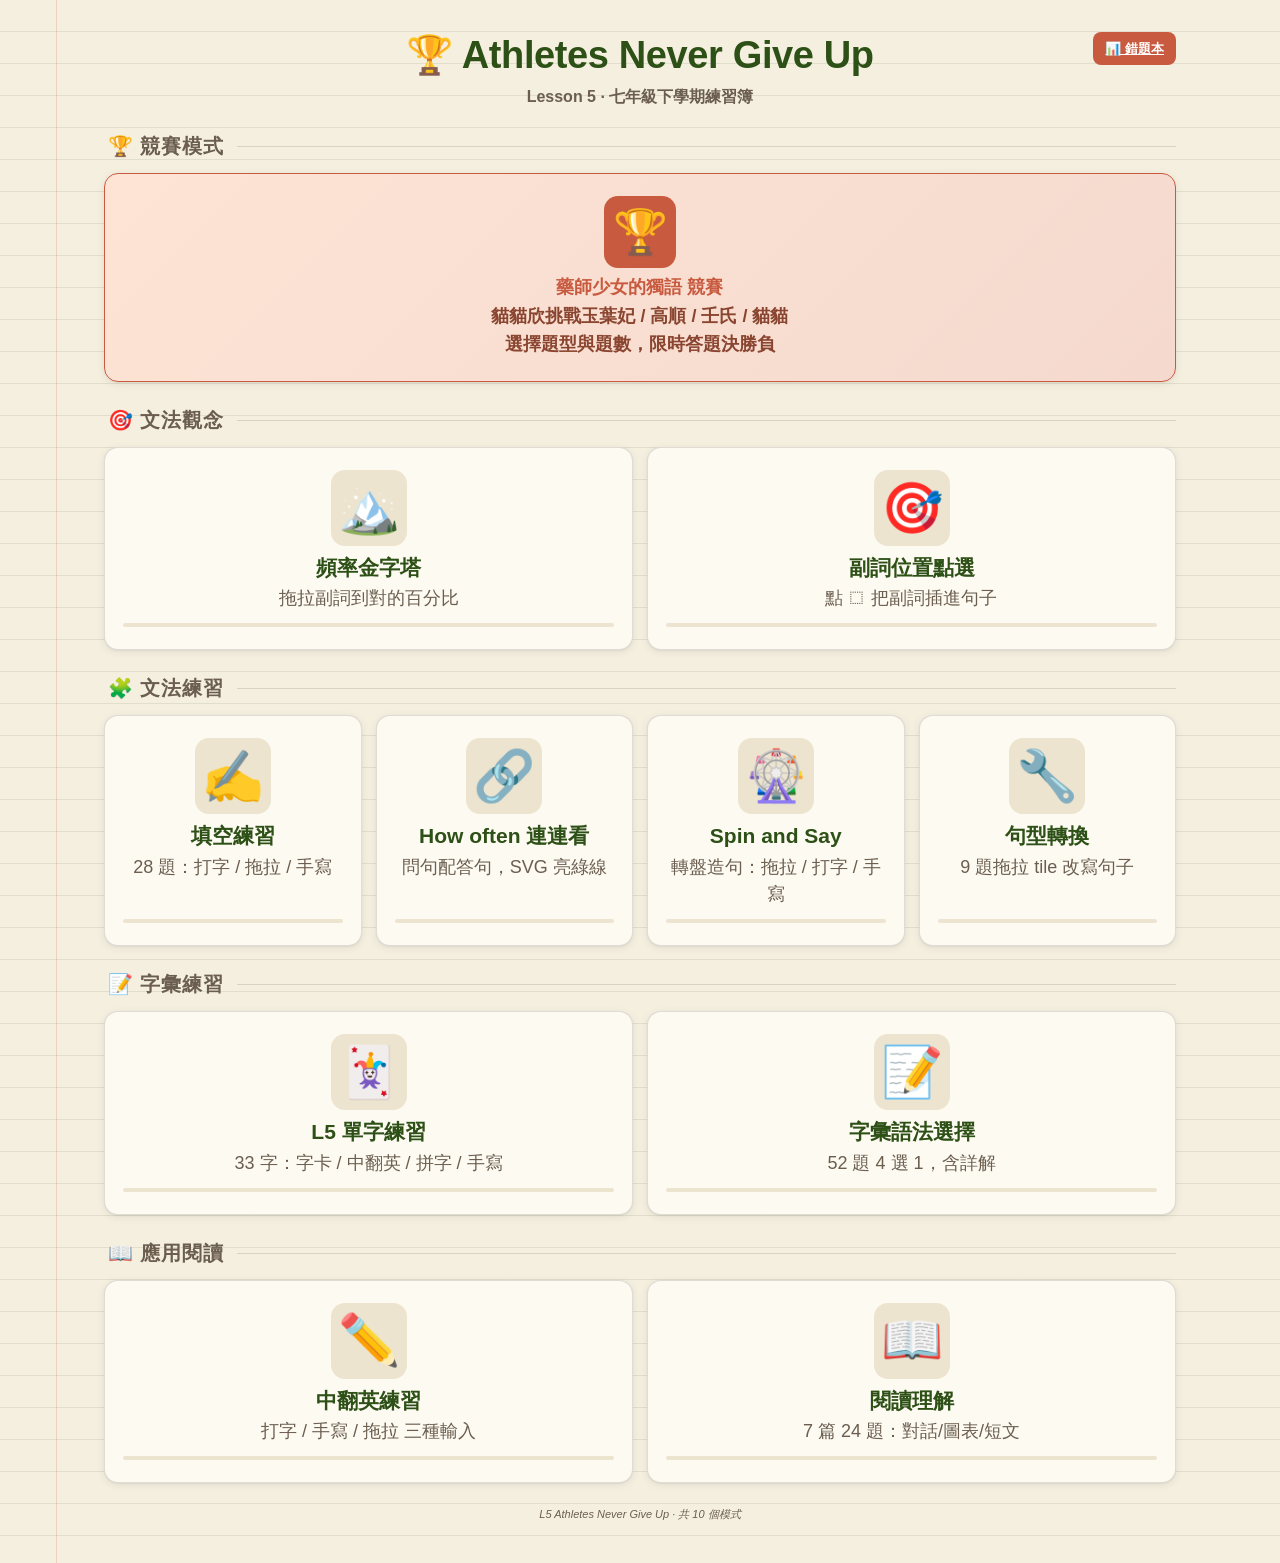
==== index.html @ a51e1d39 "Initial commit: L5 Athletes Never Give Up" ====
<!DOCTYPE html>
<html lang="zh-TW">
<head>
<meta charset="UTF-8">
<meta name="viewport" content="width=device-width, initial-scale=1.0">
<title>Athletes Never Give Up — L5 練習簿</title>
<link rel="stylesheet" href="css/style.css">
</head>
<body>
<div class="container">

  <header>
    <a class="wrongbook-btn" href="wrongbook.html">📊 錯題本</a>
    <h1>🏆 Athletes Never Give Up</h1>
    <p class="subtitle">Lesson 5 · 七年級下學期練習簿</p>
  </header>

  <!-- 區塊 0：競賽（特殊區塊） -->
  <section class="mode-section">
    <h2 class="section-title">🏆 競賽模式</h2>
    <nav class="mode-grid">
      <a class="mode-card-compact competition-card" href="competition.html" style="grid-column: 1 / -1;">
        <div class="emoji">🏆</div>
        <div class="name">藥師少女的獨語 競賽</div>
        <div class="desc">貓貓欣挑戰玉葉妃 / 高順 / 壬氏 / 貓貓<br>選擇題型與題數，限時答題決勝負</div>
      </a>
    </nav>
  </section>

  <!-- 區塊 1：文法觀念 -->
  <section class="mode-section">
    <h2 class="section-title">🎯 文法觀念</h2>
    <nav class="mode-grid">
      <a class="mode-card-compact" href="grammar.html?mode=pyramid">
        <div class="emoji">🏔️</div>
        <div class="name">頻率金字塔</div>
        <div class="desc">拖拉副詞到對的百分比</div>
        <div class="progress-bar"><div class="progress-fill" data-mode="pyramid"></div></div>
      </a>
      <a class="mode-card-compact" href="grammar.html?mode=position">
        <div class="emoji">🎯</div>
        <div class="name">副詞位置點選</div>
        <div class="desc">點 ⬚ 把副詞插進句子</div>
        <div class="progress-bar"><div class="progress-fill" data-mode="position"></div></div>
      </a>
    </nav>
  </section>

  <!-- 區塊 2：文法練習 -->
  <section class="mode-section">
    <h2 class="section-title">🧩 文法練習</h2>
    <nav class="mode-grid">
      <a class="mode-card-compact" href="grammar.html?mode=fillblank">
        <div class="emoji">✍️</div>
        <div class="name">填空練習</div>
        <div class="desc">28 題：打字 / 拖拉 / 手寫</div>
        <div class="progress-bar"><div class="progress-fill" data-mode="fillblank"></div></div>
      </a>
      <a class="mode-card-compact" href="grammar.html?mode=howoften">
        <div class="emoji">🔗</div>
        <div class="name">How often 連連看</div>
        <div class="desc">問句配答句，SVG 亮綠線</div>
        <div class="progress-bar"><div class="progress-fill" data-mode="howoften"></div></div>
      </a>
      <a class="mode-card-compact" href="grammar.html?mode=spin">
        <div class="emoji">🎡</div>
        <div class="name">Spin and Say</div>
        <div class="desc">轉盤造句：拖拉 / 打字 / 手寫</div>
        <div class="progress-bar"><div class="progress-fill" data-mode="spin"></div></div>
      </a>
      <a class="mode-card-compact" href="grammar.html?mode=transform">
        <div class="emoji">🔧</div>
        <div class="name">句型轉換</div>
        <div class="desc">9 題拖拉 tile 改寫句子</div>
        <div class="progress-bar"><div class="progress-fill" data-mode="transform"></div></div>
      </a>
    </nav>
  </section>

  <!-- 區塊 3：字彙練習 -->
  <section class="mode-section">
    <h2 class="section-title">📝 字彙練習</h2>
    <nav class="mode-grid">
      <a class="mode-card-compact" href="vocab-cards.html">
        <div class="emoji">🃏</div>
        <div class="name">L5 單字練習</div>
        <div class="desc">33 字：字卡 / 中翻英 / 拼字 / 手寫</div>
        <div class="progress-bar"><div class="progress-fill" data-mode="vocab-cards"></div></div>
      </a>
      <a class="mode-card-compact" href="grammar.html?mode=vocab">
        <div class="emoji">📝</div>
        <div class="name">字彙語法選擇</div>
        <div class="desc">52 題 4 選 1，含詳解</div>
        <div class="progress-bar"><div class="progress-fill" data-mode="vocab"></div></div>
      </a>
    </nav>
  </section>

  <!-- 區塊 4：應用閱讀 -->
  <section class="mode-section">
    <h2 class="section-title">📖 應用閱讀</h2>
    <nav class="mode-grid">
      <a class="mode-card-compact" href="grammar.html?mode=translate">
        <div class="emoji">✏️</div>
        <div class="name">中翻英練習</div>
        <div class="desc">打字 / 手寫 / 拖拉 三種輸入</div>
        <div class="progress-bar"><div class="progress-fill" data-mode="translate"></div></div>
      </a>
      <a class="mode-card-compact" href="grammar.html?mode=reading">
        <div class="emoji">📖</div>
        <div class="name">閱讀理解</div>
        <div class="desc">7 篇 24 題：對話/圖表/短文</div>
        <div class="progress-bar"><div class="progress-fill" data-mode="reading"></div></div>
      </a>
    </nav>
  </section>

  <p class="footer-note">L5 Athletes Never Give Up · 共 10 個模式</p>
</div>

<script src="js/shared.js"></script>
<script>
  document.querySelectorAll('.progress-fill').forEach(el => {
    const mode = el.dataset.mode;
    const prog = window.L5Shared.loadProgress(mode);
    if (prog && typeof prog.bestScore === 'number' && typeof prog.totalQuestions === 'number' && prog.totalQuestions > 0) {
      const pct = Math.round((prog.bestScore / prog.totalQuestions) * 100);
      el.style.width = Math.min(pct, 100) + '%';
    } else if (prog && prog.completed) {
      el.style.width = '100%';
    }
  });
</script>
</body>
</html>
---- css/style.css ----
/* ============================================================
   L5 文法練習簿 — 共用樣式
   沿用「七年級英文練習簿_原型」的紙質感色票
   ============================================================ */

* { box-sizing: border-box; margin: 0; padding: 0; -webkit-tap-highlight-color: transparent; }

:root {
  --paper: #f5efe0;
  --paper-2: #ede4cf;
  --paper-3: #fdfaf2;
  --ink: #2a2520;
  --ink-soft: #6b5e4f;
  --green: #2d5016;
  --green-soft: #4a7030;
  --green-pale: #d9e4cb;
  --orange: #c85a3f;
  --orange-pale: #f5d9cf;
  --red: #a82323;
  --gold: #d4a73a;
  --gold-pale: #f5e9be;
  --line: rgba(42, 37, 32, 0.14);
  --line-strong: rgba(42, 37, 32, 0.3);
  --shadow: 0 2px 8px rgba(42, 37, 32, 0.08), 0 1px 2px rgba(42, 37, 32, 0.06);
  --shadow-lg: 0 8px 24px rgba(42, 37, 32, 0.12), 0 2px 6px rgba(42, 37, 32, 0.06);
}

body {
  font-family: "Microsoft JhengHei", "微軟正黑體", "Microsoft YaHei", "微軟雅黑", "PingFang TC", "蘋方-繁", "Helvetica Neue", Arial, sans-serif;
  background: var(--paper);
  color: var(--ink);
  min-height: 100vh;
  background-image:
    linear-gradient(to right, transparent 0, transparent 56px, rgba(200, 90, 63, 0.2) 56px, rgba(200, 90, 63, 0.2) 57px, transparent 57px),
    repeating-linear-gradient(transparent, transparent 31px, rgba(45, 80, 22, 0.1) 31px, rgba(45, 80, 22, 0.1) 32px);
  padding: 16px 8px 32px;
  line-height: 1.65;
  font-size: 18px;
}
@media (min-width: 720px) { body { font-size: 19px; } }
@media (min-width: 1024px) { body { font-size: 20px; } }

.container {
  width: 100%;
  max-width: 560px;
  margin: 0 auto;
  padding: 0 4px;
}
/* RWD：平板 + 桌機放寬容器，讓 mode-grid 自動展更多欄 */
@media (min-width: 720px) {
  body { padding: 24px 16px 40px; }
  .container { max-width: 760px; }
}
@media (min-width: 1024px) {
  .container { max-width: 1080px; }
}
@media (min-width: 1440px) {
  .container { max-width: 1280px; }
}

/* ====== 標頭 ====== */
header {
  text-align: center;
  margin-bottom: 20px;
  padding-top: 8px;
  position: relative;
}
h1 {
  font-family: "Microsoft JhengHei", "微軟正黑體", "Microsoft YaHei", "微軟雅黑", "PingFang TC", "蘋方-繁", "Helvetica Neue", Arial, sans-serif;
  font-weight: 700;
  font-size: 26px;
  color: var(--green);
  letter-spacing: -0.01em;
  line-height: 1.25;
}
@media (min-width: 720px) { h1 { font-size: 32px; } }
@media (min-width: 1024px) { h1 { font-size: 38px; } }
h2 {
  font-weight: 700;
  font-size: 26px;
  color: var(--green);
  margin-bottom: 12px;
}
h3 {
  font-weight: 600;
  font-size: 22px;
  color: var(--ink);
  margin-bottom: 8px;
}
.subtitle {
  font-weight: 600;
  font-size: 15px;
  color: var(--ink-soft);
  margin-top: 4px;
}
@media (min-width: 720px) {
  h2 { font-size: 28px; }
  h3 { font-size: 24px; }
  .subtitle { font-size: 16px; }
}
.back-btn {
  position: absolute;
  left: 0;
  top: 8px;
  padding: 6px 12px;
  background: var(--paper-3);
  border: 1.5px solid var(--line);
  border-radius: 8px;
  color: var(--ink);
  text-decoration: none;
  font-size: 13px;
  font-weight: 600;
  cursor: pointer;
}
.back-btn:hover { border-color: var(--green); color: var(--green); }
.wrongbook-btn {
  position: absolute;
  right: 0;
  top: 8px;
  padding: 6px 12px;
  background: var(--orange);
  color: white;
  border: none;
  border-radius: 8px;
  font-size: 13px;
  font-weight: 600;
  cursor: pointer;
  font-family: inherit;
}

/* ====== 通用卡片 ====== */
.card {
  background: var(--paper-3);
  border: 1.5px solid var(--line);
  border-radius: 10px;
  padding: 16px;
  margin-bottom: 16px;
  box-shadow: var(--shadow);
}

/* ====== 錯題本（wrongbook.html）====== */
.wb-empty {
  text-align: center;
  padding: 60px 20px;
  color: var(--ink-soft);
  font-size: 14px;
  background: var(--paper-3);
  border: 1.5px dashed var(--line);
  border-radius: 12px;
  line-height: 1.8;
}
.wb-section {
  margin-bottom: 20px;
  background: var(--paper-3);
  border: 1.5px solid var(--line);
  border-radius: 12px;
  padding: 14px;
  box-shadow: var(--shadow);
}
.wb-section-head {
  display: flex;
  flex-wrap: wrap;
  align-items: center;
  justify-content: space-between;
  gap: 8px;
  margin-bottom: 10px;
  padding-bottom: 10px;
  border-bottom: 1px dashed var(--line);
}
.wb-section-head h3 {
  font-size: 15px;
  font-weight: 700;
  color: var(--green);
}
.wb-section-btns {
  display: flex;
  gap: 6px;
  align-items: center;
  flex-wrap: wrap;
}
.wb-section-btns .btn {
  padding: 6px 12px;
  font-size: 12px;
}
.wb-note {
  font-size: 11px;
  color: var(--ink-soft);
  font-style: italic;
}
.wb-list {
  display: flex;
  flex-direction: column;
  gap: 8px;
}
.wb-item {
  background: var(--paper);
  border: 1px solid var(--line);
  border-radius: 8px;
  padding: 10px 12px;
  font-size: 13px;
}
.wb-item-head {
  display: flex;
  justify-content: space-between;
  margin-bottom: 4px;
}
.wb-item-id {
  font-family: Consolas, "Courier New", monospace;
  font-size: 11px;
  font-weight: 700;
  color: var(--orange);
  background: var(--orange-pale);
  padding: 2px 6px;
  border-radius: 8px;
}
.wb-item-ts {
  font-size: 11px;
  color: var(--ink-soft);
}
.wb-item-prompt {
  font-weight: 600;
  margin-bottom: 6px;
  line-height: 1.4;
}
.wb-item-row {
  font-size: 12.5px;
  line-height: 1.5;
  padding: 2px 0;
}
.wb-item-row.wrong { color: var(--red); }
.wb-item-row.correct { color: var(--green); }
.wb-item-row strong {
  font-family: "Microsoft JhengHei", "微軟正黑體", "Segoe UI", Arial, sans-serif;
  font-weight: 700;
}

/* ====== 模式選單（index.html）====== */
.mode-section {
  margin-bottom: 22px;
}
.section-title {
  font-size: 18px;
  font-weight: 700;
  letter-spacing: 0.04em;
  color: var(--ink-soft);
  margin-bottom: 10px;
  padding-left: 4px;
  display: flex;
  align-items: center;
  gap: 6px;
}
@media (min-width: 720px) {
  .section-title { font-size: 20px; }
}
.section-title::after {
  content: '';
  flex: 1;
  height: 1px;
  background: var(--line);
  margin-left: 8px;
}
.mode-grid {
  display: grid;
  /* 自適應：每欄至少 160px，自動依容器寬度排幾欄 */
  grid-template-columns: repeat(auto-fit, minmax(160px, 1fr));
  gap: 12px;
}
@media (min-width: 720px) {
  .mode-grid { gap: 14px; }
}
.mode-card-compact {
  background: var(--paper-3);
  border: 1.5px solid var(--line);
  border-radius: 14px;
  padding: 16px 12px;
  box-shadow: var(--shadow);
  cursor: pointer;
  transition: all 0.18s;
  text-decoration: none;
  color: var(--ink);
  display: flex;
  flex-direction: column;
  align-items: center;
  text-align: center;
  gap: 4px;
  min-height: 152px;
}
.mode-card-compact:hover {
  border-color: var(--green);
  transform: translateY(-2px);
  box-shadow: var(--shadow-lg);
}
.mode-card-compact .emoji {
  font-size: 44px;
  width: 64px;
  height: 64px;
  display: flex;
  align-items: center;
  justify-content: center;
  background: var(--paper-2);
  border-radius: 14px;
  margin-bottom: 2px;
}
.mode-card-compact .name {
  font-weight: 700;
  font-size: 18px;
  color: var(--green);
  line-height: 1.3;
  margin-top: 2px;
}
.mode-card-compact .desc {
  font-size: 16px;
  color: var(--ink-soft);
  line-height: 1.55;
  flex: 1;
  font-weight: 500;
}
.mode-card-compact .progress-bar {
  height: 4px;
  background: var(--paper-2);
  border-radius: 2px;
  overflow: hidden;
  width: 100%;
  margin-top: 6px;
}
.mode-card-compact .progress-fill {
  height: 100%;
  background: var(--green-soft);
  width: 0%;
  transition: width 0.4s ease;
}
@media (min-width: 720px) {
  .mode-card-compact { min-height: 200px; padding: 22px 18px; }
  .mode-card-compact .emoji { font-size: 50px; width: 76px; height: 76px; }
  .mode-card-compact .name { font-size: 20px; }
  .mode-card-compact .desc { font-size: 17px; }
}
@media (min-width: 1024px) {
  .mode-card-compact .name { font-size: 21px; }
  .mode-card-compact .desc { font-size: 18px; }
}

/* 舊版 .mode-card（保留以兼容；新版用 .mode-card-compact）*/
.mode-card {
  display: flex; align-items: center; gap: 14px;
  background: var(--paper-3); border: 1.5px solid var(--line);
  border-radius: 12px; padding: 14px 16px;
  box-shadow: var(--shadow); cursor: pointer;
  transition: all 0.15s; text-decoration: none; color: var(--ink);
}

/* 競賽卡片強調樣式 */
.competition-card {
  background: linear-gradient(135deg, #fde4d4 0%, #f5d9cf 100%);
  border-color: var(--orange);
  min-height: 140px;
}
.competition-card .emoji {
  background: var(--orange);
  color: white;
  font-size: 44px;
  width: 72px;
  height: 72px;
}
.competition-card .name {
  color: var(--orange);
  font-size: 18px;
}
.competition-card .desc {
  color: #8a4530;
  font-weight: 600;
}

/* ====== 練習區 ====== */
.practice {
  background: var(--paper-3);
  border: 1.5px solid var(--line);
  border-radius: 12px;
  padding: 20px;
  min-height: 420px;
  box-shadow: var(--shadow-lg);
  margin-bottom: 16px;
  position: relative;
}

/* ====== 通用按鈕 ====== */
.btn {
  display: inline-block;
  padding: 12px 20px;
  border: 1.5px solid var(--line);
  background: var(--paper);
  border-radius: 8px;
  font-weight: 500;
  font-size: 15px;
  color: var(--ink);
  cursor: pointer;
  transition: all 0.15s;
  font-family: inherit;
  text-decoration: none;
}
.btn:hover:not(:disabled) { border-color: var(--green); }
.btn-primary { background: var(--green); color: white; border-color: var(--green); }
.btn-primary:hover:not(:disabled) { background: var(--green-soft); }
.btn-orange { background: var(--orange); color: white; border-color: var(--orange); }
.btn:disabled { opacity: 0.5; cursor: not-allowed; }
.actions {
  display: flex;
  gap: 10px;
  justify-content: center;
  margin-top: 16px;
}

/* ====== 統計列 ====== */
.stats {
  display: grid;
  grid-template-columns: repeat(3, 1fr);
  gap: 8px;
  background: var(--paper-3);
  border: 1.5px solid var(--line);
  border-radius: 10px;
  padding: 12px;
  font-size: 12px;
  text-align: center;
}
.stat-item { display: flex; flex-direction: column; gap: 2px; }
.stat-label { color: var(--ink-soft); }
.stat-value {
  font-family: Consolas, "Courier New", monospace;
  font-weight: 700;
  font-size: 18px;
  color: var(--ink);
}
.stat-value.green { color: var(--green); }
.stat-value.red { color: var(--red); }

/* ====== 回饋訊息 ====== */
.feedback {
  margin-top: 12px;
  padding: 12px;
  border-radius: 8px;
  text-align: center;
  font-size: 14px;
  font-weight: 600;
  opacity: 0;
  transform: translateY(-4px);
  transition: opacity 0.2s, transform 0.2s;
}
.feedback.show { opacity: 1; transform: translateY(0); }
.feedback.correct { background: var(--green-pale); color: var(--green); }
.feedback.wrong { background: var(--orange-pale); color: var(--red); }
.feedback.info { background: var(--paper-2); color: var(--ink-soft); }

/* ====== 模式 1：頻率金字塔 ====== */
.pyramid-stage {
  display: flex;
  gap: 20px;
  align-items: stretch;
  flex-wrap: wrap;
}
.pyramid-zone {
  flex: 1.4;
  min-width: 260px;
  display: flex;
  flex-direction: column;
  align-items: center;
  gap: 6px;
  padding: 8px 0;
}
.pyramid-level {
  display: flex;
  align-items: center;
  justify-content: center;
  gap: 10px;
  border: 2px dashed var(--line-strong);
  border-radius: 8px;
  background: var(--paper);
  color: var(--ink-soft);
  font-weight: 600;
  font-size: 14px;
  height: 50px;
  transition: all 0.2s;
  position: relative;
}
.pyramid-level .pct {
  font-family: Consolas, "Courier New", monospace;
  font-size: 13px;
  font-weight: 700;
  color: var(--orange);
  background: var(--orange-pale);
  padding: 2px 8px;
  border-radius: 12px;
  position: absolute;
  left: 8px;
}
.pyramid-level.drag-over {
  border-color: var(--green);
  background: var(--green-pale);
}
.pyramid-level.locked {
  background: var(--green-pale);
  border-style: solid;
  border-color: var(--green-soft);
}
.pyramid-level.locked .pct {
  background: var(--green);
  color: white;
}
.pyramid-level .filled-word {
  font-family: "Microsoft JhengHei", "微軟正黑體", "Segoe UI", Arial, sans-serif;
  font-weight: 700;
  font-size: 20px;
  color: var(--green);
}
.pyramid-level .filled-zh {
  font-size: 13px;
  color: var(--green-soft);
  margin-left: 6px;
}

.adverb-tray {
  flex: 1;
  min-width: 180px;
  display: flex;
  flex-direction: column;
  gap: 10px;
  padding: 12px;
  background: var(--paper-2);
  border: 1.5px solid var(--line);
  border-radius: 10px;
}
.adverb-tray-title {
  font-size: 12px;
  font-weight: 700;
  letter-spacing: 0.08em;
  text-transform: uppercase;
  color: var(--ink-soft);
  text-align: center;
  margin-bottom: 4px;
}
.adverb-card {
  background: var(--paper-3);
  border: 1.5px solid var(--line);
  border-radius: 8px;
  padding: 10px 12px;
  text-align: center;
  cursor: grab;
  user-select: none;
  box-shadow: var(--shadow);
  transition: transform 0.12s, box-shadow 0.12s;
  touch-action: none;
}
.adverb-card:hover { transform: translateY(-2px); box-shadow: var(--shadow-lg); }
.adverb-card:active { cursor: grabbing; }
.adverb-card.dragging {
  opacity: 0.5;
  transform: scale(0.95);
}
.adverb-card.placed {
  visibility: hidden;
}
.adverb-card .word {
  font-family: "Microsoft JhengHei", "微軟正黑體", "Segoe UI", Arial, sans-serif;
  font-weight: 700;
  font-size: 18px;
  color: var(--green);
}
.adverb-card .zh {
  font-size: 12px;
  color: var(--ink-soft);
  margin-top: 2px;
}

/* ====== 模式 2：副詞位置點選 ====== */
.position-stage {
  display: flex;
  flex-direction: column;
  gap: 16px;
  padding: 8px 4px;
}
.adverb-banner {
  display: flex;
  flex-direction: column;
  align-items: center;
  gap: 4px;
  background: var(--paper-2);
  border: 1.5px solid var(--line);
  border-radius: 12px;
  padding: 14px 12px;
  position: relative;
}
.adverb-banner .banner-label {
  font-size: 13px;
  color: var(--ink-soft);
  font-weight: 600;
}
.adverb-banner .big-adverb {
  font-family: "Microsoft JhengHei", "微軟正黑體", "Segoe UI", Arial, sans-serif;
  font-size: 36px;
  font-weight: 700;
  color: var(--orange);
  letter-spacing: 0.02em;
}
.speaker-mini {
  position: absolute;
  right: 12px;
  top: 12px;
  width: 36px;
  height: 36px;
  border-radius: 50%;
  background: var(--orange);
  color: white;
  border: none;
  font-size: 14px;
  cursor: pointer;
  box-shadow: var(--shadow);
}
.speaker-mini:active { transform: scale(0.92); }

.sentence-row {
  display: flex;
  flex-wrap: wrap;
  align-items: center;
  justify-content: center;
  gap: 6px 4px;
  padding: 20px 12px;
  background: var(--paper);
  border: 1.5px solid var(--line);
  border-radius: 12px;
  min-height: 80px;
}
.sentence-row .word {
  font-family: "Microsoft JhengHei", "微軟正黑體", "Segoe UI", Arial, sans-serif;
  font-weight: 600;
  font-size: 22px;
  color: var(--ink);
  padding: 4px 2px;
}
.sentence-row .word.period {
  color: var(--ink-soft);
  margin-left: -2px;
}
.sentence-row .slot {
  width: 36px;
  height: 36px;
  border: 2px dashed var(--line-strong);
  background: var(--paper-3);
  color: var(--ink-soft);
  border-radius: 8px;
  font-size: 18px;
  cursor: pointer;
  font-family: inherit;
  transition: all 0.15s;
  display: inline-flex;
  align-items: center;
  justify-content: center;
}
.sentence-row .slot:hover:not(:disabled) {
  border-color: var(--green);
  background: var(--green-pale);
  color: var(--green);
  transform: scale(1.08);
}
.sentence-row .slot.correct {
  background: var(--green-pale);
  border-color: var(--green);
  border-style: solid;
  width: auto;
  padding: 4px 10px;
}
.sentence-row .slot.wrong {
  background: var(--orange-pale);
  border-color: var(--red);
  border-style: solid;
  color: var(--red);
}
.sentence-row .slot .adverb-inline {
  font-family: "Microsoft JhengHei", "微軟正黑體", "Segoe UI", Arial, sans-serif;
  font-weight: 700;
  font-size: 18px;
  color: var(--green);
}

.zh-hint {
  text-align: center;
  font-size: 14px;
  color: var(--ink-soft);
  font-style: italic;
}

.explanation-box {
  background: var(--orange-pale);
  border: 1.5px solid var(--orange);
  border-radius: 10px;
  padding: 12px 14px;
}
.explanation-box .explain-title {
  font-weight: 700;
  color: var(--red);
  margin-bottom: 6px;
  font-size: 14px;
}
.explanation-box .explain-text {
  font-size: 14px;
  color: var(--ink);
  line-height: 1.5;
  margin-bottom: 6px;
}
.explanation-box .explain-correct {
  font-size: 14px;
  color: var(--green);
  border-top: 1px dashed var(--line);
  padding-top: 6px;
}
.explanation-box .explain-correct strong {
  font-family: "Microsoft JhengHei", "微軟正黑體", "Segoe UI", Arial, sans-serif;
  font-weight: 700;
  color: var(--green);
}

/* ====== 模式 3：Look and Write 填空 ====== */
.fillblank-stage {
  display: flex;
  flex-direction: column;
  gap: 16px;
  padding: 8px 4px;
}
.fillblank-hint-box {
  display: flex;
  align-items: center;
  gap: 10px;
  background: var(--paper-2);
  border: 1.5px solid var(--line);
  border-radius: 10px;
  padding: 10px 14px;
}
.fillblank-hint-box .hint-label {
  font-size: 11px;
  font-weight: 700;
  letter-spacing: 0.08em;
  color: var(--ink-soft);
  background: var(--paper-3);
  padding: 3px 8px;
  border-radius: 10px;
  flex-shrink: 0;
}
.fillblank-hint-box .hint-text {
  font-family: "Microsoft JhengHei", "微軟正黑體", "Segoe UI", Arial, sans-serif;
  font-weight: 600;
  font-size: 16px;
  color: var(--orange);
  letter-spacing: 0.02em;
}

.fillblank-sentence {
  background: var(--paper);
  border: 1.5px solid var(--line);
  border-radius: 12px;
  padding: 22px 16px;
  font-family: "Microsoft JhengHei", "微軟正黑體", "Segoe UI", Arial, sans-serif;
  font-weight: 600;
  font-size: 22px;
  color: var(--ink);
  line-height: 1.9;
  text-align: center;
  word-spacing: 2px;
}
.blank-input {
  display: inline-block;
  width: 110px;
  border: none;
  border-bottom: 2px solid var(--ink-soft);
  background: transparent;
  font-family: inherit;
  font-weight: 700;
  font-size: 22px;
  color: var(--green);
  text-align: center;
  padding: 2px 4px;
  margin: 0 4px;
  letter-spacing: 0.02em;
  transition: all 0.15s;
}
.blank-input:focus {
  outline: none;
  border-bottom-color: var(--green);
  background: rgba(45, 80, 22, 0.05);
}
.blank-input.correct {
  border-bottom-color: var(--green);
  color: var(--green);
  background: var(--green-pale);
  border-radius: 4px;
}
.blank-input.wrong {
  border-bottom-color: var(--red);
  color: var(--red);
  background: var(--orange-pale);
  border-radius: 4px;
}
.correct-tip {
  display: inline-block;
  font-size: 13px;
  font-weight: 600;
  color: var(--green);
  margin-left: 4px;
  white-space: nowrap;
}

/* 拖拉填空模式：句子內的空格槽 */
.blank-slot {
  display: inline-flex;
  align-items: center;
  justify-content: center;
  min-width: 80px;
  height: 36px;
  margin: 0 4px;
  padding: 0 6px;
  border: 2px dashed var(--line-strong);
  border-radius: 8px;
  background: var(--paper-3);
  vertical-align: middle;
  transition: all 0.15s;
}
.blank-slot .slot-placeholder {
  font-family: Consolas, "Courier New", monospace;
  color: var(--ink-soft);
  font-size: 14px;
}
.blank-slot.drag-over {
  border-color: var(--green);
  background: var(--green-pale);
  transform: scale(1.04);
}
.blank-slot.filled {
  border-style: solid;
  border-color: var(--line);
  background: var(--paper-3);
}
.blank-slot.correct {
  border-color: var(--green);
  background: var(--green-pale);
}
.blank-slot.wrong {
  border-color: var(--red);
  background: var(--orange-pale);
}
.blank-slot .drag-tile {
  margin: 0;
  padding: 4px 10px;
  font-size: 14px;
  box-shadow: none;
  border-width: 1px;
}
.blank-display {
  display: inline-block;
  min-width: 60px;
  margin: 0 4px;
  border-bottom: 2px solid var(--ink-soft);
  font-family: Consolas, "Courier New", monospace;
  color: var(--ink-soft);
  text-align: center;
}

/* ====== 模式 4：How often 連連看 ====== */
.match-stage {
  padding: 4px 0;
}
.match-grid {
  position: relative;
  display: grid;
  grid-template-columns: 1fr 1fr;
  gap: 14px;
}
.match-svg {
  position: absolute;
  top: 0; left: 0;
  width: 100%;
  height: 100%;
  pointer-events: none;
  overflow: visible;
  z-index: 5;
}
.match-column {
  display: flex;
  flex-direction: column;
  gap: 10px;
  position: relative;
  z-index: 2;
}
.match-card {
  padding: 10px 12px;
  background: var(--paper-3);
  border: 1.5px solid var(--line);
  border-radius: 10px;
  cursor: pointer;
  transition: all 0.15s;
  text-align: left;
  font-family: inherit;
  box-shadow: var(--shadow);
  min-height: 76px;
  display: flex;
  flex-direction: column;
  justify-content: center;
  gap: 4px;
}
.match-card .match-en {
  font-family: "Microsoft JhengHei", "微軟正黑體", "Segoe UI", Arial, sans-serif;
  font-weight: 600;
  font-size: 13.5px;
  color: var(--ink);
  line-height: 1.35;
}
.match-card .match-zh {
  font-size: 11.5px;
  color: var(--ink-soft);
  line-height: 1.3;
}
/* 預設隱藏中文，stage 上掛 .hide-zh 就藏；按鈕切換 */
.match-stage.hide-zh .match-card .match-zh {
  display: none;
}
.match-card:hover:not(.matched) {
  border-color: var(--green-soft);
  transform: translateY(-1px);
}
.match-card.selected {
  border-color: var(--orange);
  background: var(--orange-pale);
  transform: scale(1.02);
  z-index: 3;
}
.match-card.matched {
  background: var(--green-pale);
  border-color: var(--green);
  cursor: default;
}
.match-card.matched .match-en {
  color: var(--green);
  font-weight: 700;
}
.match-card.matched .match-zh {
  color: var(--green-soft);
}
.match-card.wrong {
  background: var(--orange-pale);
  border-color: var(--red);
}
.match-card.wrong .match-en {
  color: var(--red);
}
.match-card.celebrate {
  border-color: var(--gold);
  background: var(--gold-pale);
  animation: goldGlow 1.2s ease-out;
}

/* ====== 模式 5：Spin and Say 轉盤（拖拉版）====== */
.spin-stage {
  display: flex;
  flex-direction: column;
  align-items: center;
  gap: 10px;
  padding: 4px;
}
.spin-wheel {
  width: 240px;
  height: 240px;
  border-radius: 50%;
  position: relative;
  display: flex;
  align-items: center;
  justify-content: center;
  margin-top: 18px;
}
.wheel-decoration {
  position: absolute;
  inset: 0;
  border-radius: 50%;
  background:
    conic-gradient(from 0deg,
      var(--orange-pale) 0deg 30deg,
      var(--paper-3) 30deg 60deg,
      var(--green-pale) 60deg 90deg,
      var(--paper-3) 90deg 120deg,
      var(--orange-pale) 120deg 150deg,
      var(--paper-3) 150deg 180deg,
      var(--green-pale) 180deg 210deg,
      var(--paper-3) 210deg 240deg,
      var(--orange-pale) 240deg 270deg,
      var(--paper-3) 270deg 300deg,
      var(--green-pale) 300deg 330deg,
      var(--paper-3) 330deg 360deg);
  border: 4px solid var(--orange);
  transition: transform 2.3s cubic-bezier(0.18, 0.85, 0.25, 1);
  box-shadow: var(--shadow-lg);
}
.wheel-pointer {
  position: absolute;
  top: -22px;
  left: 50%;
  transform: translateX(-50%);
  color: var(--orange);
  font-size: 32px;
  filter: drop-shadow(0 2px 2px rgba(42, 37, 32, 0.2));
  z-index: 2;
}
.wheel-inner {
  position: relative;
  z-index: 1;
  width: 78%;
  height: 78%;
  border-radius: 50%;
  background: rgba(253, 250, 242, 0.96);
  box-shadow: 0 0 0 4px var(--paper-3);
  display: flex;
  flex-direction: column;
  align-items: center;
  justify-content: space-around;
  padding: 16px 12px;
}
.verb-display {
  font-family: "Microsoft JhengHei", "微軟正黑體", "Segoe UI", Arial, sans-serif;
  font-weight: 700;
  font-size: 15px;
  text-align: center;
  color: var(--green);
  line-height: 1.3;
  flex: 1;
  display: flex;
  align-items: center;
  justify-content: center;
  padding: 0 4px;
}
.verb-display.settle {
  animation: pop 0.5s ease-out;
}
.wheel-spin-btn {
  width: 64px;
  height: 64px;
  border-radius: 50%;
  background: var(--orange);
  color: white;
  border: 3px solid var(--paper-3);
  font-size: 24px;
  font-weight: 700;
  cursor: pointer;
  box-shadow: var(--shadow-lg);
  display: flex;
  align-items: center;
  justify-content: center;
  font-family: inherit;
  transition: transform 0.12s;
  flex-shrink: 0;
}
.wheel-spin-btn:hover:not(:disabled) { transform: scale(1.08); }
.wheel-spin-btn:active:not(:disabled) { transform: scale(0.94); }
.wheel-spin-btn:disabled { opacity: 0.55; cursor: not-allowed; }

/* ====== 組裝區 ====== */
.assembly-area {
  width: 100%;
  margin-top: 22px;
  background: var(--paper-2);
  border: 1.5px solid var(--line);
  border-radius: 12px;
  padding: 14px;
}
.assembly-area .prompt-hint {
  text-align: center;
  font-size: 13px;
  color: var(--ink-soft);
  margin-bottom: 12px;
  line-height: 1.5;
}
.assembly-area .prompt-hint strong { color: var(--orange); }

.sentence-slots {
  display: flex;
  flex-wrap: wrap;
  justify-content: center;
  align-items: center;
  gap: 8px;
  padding: 14px 8px;
  background: var(--paper);
  border: 1.5px dashed var(--line-strong);
  border-radius: 10px;
  margin-bottom: 14px;
  min-height: 78px;
}
.sentence-slot {
  min-width: 80px;
  min-height: 50px;
  padding: 8px 10px;
  border: 2px dashed var(--line-strong);
  background: var(--paper-3);
  border-radius: 8px;
  display: inline-flex;
  align-items: center;
  justify-content: center;
  transition: all 0.18s;
  position: relative;
}
.sentence-slot .slot-label {
  font-size: 11px;
  color: var(--ink-soft);
  font-weight: 700;
  letter-spacing: 0.06em;
}
.sentence-slot.drag-over {
  border-color: var(--green);
  background: var(--green-pale);
  transform: scale(1.04);
}
.sentence-slot.filled {
  border-style: solid;
  border-color: var(--line);
  background: var(--paper-3);
}
.sentence-slot.correct {
  border-color: var(--green);
  background: var(--green-pale);
}
.sentence-slot.wrong {
  border-color: var(--red);
  background: var(--orange-pale);
}
.sentence-period {
  font-weight: 700;
  font-size: 22px;
  color: var(--ink-soft);
  margin-left: -4px;
}

.tile-tray {
  display: flex;
  flex-wrap: wrap;
  justify-content: center;
  gap: 8px;
  padding: 10px 6px;
  min-height: 60px;
}
.word-tile {
  display: inline-block;
  padding: 10px 14px;
  border-radius: 10px;
  font-family: "Microsoft JhengHei", "微軟正黑體", "Segoe UI", Arial, sans-serif;
  font-weight: 700;
  font-size: 15px;
  border: 1.5px solid;
  cursor: grab;
  box-shadow: var(--shadow);
  transition: transform 0.12s, box-shadow 0.12s;
  user-select: none;
  touch-action: none;
}
.word-tile:hover:not(.dragging) { transform: translateY(-2px); box-shadow: var(--shadow-lg); }
.word-tile:active { cursor: grabbing; }
.word-tile.dragging { opacity: 0.45; transform: scale(0.96); }
.word-tile.subject  { background: #e7eef3; border-color: #b6c8d2; color: #2a4d61; }
.word-tile.adverb   { background: var(--orange-pale); border-color: var(--orange); color: var(--orange); }
.word-tile.verb     { background: var(--green-pale); border-color: var(--green-soft); color: var(--green); }

/* ====== 模式 6：字彙語法選擇（4 選 1）====== */
.vocab-stage {
  display: flex;
  flex-direction: column;
  gap: 14px;
  padding: 4px 0;
}
.vocab-source {
  font-size: 12px;
  color: var(--ink-soft);
  background: var(--paper-2);
  padding: 4px 10px;
  border-radius: 12px;
  align-self: flex-start;
  font-weight: 600;
}
.vocab-prompt {
  font-family: "Microsoft JhengHei", "微軟正黑體", "Segoe UI", Arial, sans-serif;
  font-weight: 600;
  font-size: 19px;
  color: var(--ink);
  line-height: 1.6;
  padding: 14px 16px;
  background: var(--paper);
  border: 1.5px solid var(--line);
  border-radius: 10px;
}
.vocab-choices {
  display: grid;
  gap: 10px;
}
.vocab-choice {
  display: flex;
  align-items: center;
  gap: 12px;
  padding: 12px 14px;
  background: var(--paper-3);
  border: 1.5px solid var(--line);
  border-radius: 10px;
  cursor: pointer;
  transition: all 0.15s;
  text-align: left;
  font-family: inherit;
}
.vocab-choice:hover:not(:disabled) {
  border-color: var(--green);
  transform: translateX(2px);
}
.vocab-choice.correct {
  background: var(--green-pale);
  border-color: var(--green);
}
.vocab-choice.correct .text { color: var(--green); font-weight: 700; }
.vocab-choice.wrong {
  background: var(--orange-pale);
  border-color: var(--red);
}
.vocab-choice.wrong .text { color: var(--red); }
.vocab-choice .letter {
  width: 26px;
  height: 26px;
  border-radius: 50%;
  background: var(--paper-2);
  color: var(--ink-soft);
  display: inline-flex;
  align-items: center;
  justify-content: center;
  font-family: Consolas, "Courier New", monospace;
  font-size: 13px;
  font-weight: 700;
  flex-shrink: 0;
}
.vocab-choice.correct .letter { background: var(--green); color: white; }
.vocab-choice.wrong .letter { background: var(--red); color: white; }
.vocab-choice .text {
  font-family: "Microsoft JhengHei", "微軟正黑體", "Segoe UI", Arial, sans-serif;
  font-weight: 600;
  font-size: 17px;
  line-height: 1.45;
  color: var(--ink);
}
.explanation-box.mild {
  background: var(--paper-2);
  border-color: var(--line);
}
.explanation-box.mild .explain-title {
  color: var(--green);
}

/* ====== 競賽模式 competition.html ====== */
.opp-grid {
  display: grid;
  grid-template-columns: repeat(auto-fit, minmax(140px, 1fr));
  gap: 10px;
}
.opp-card {
  display: flex;
  flex-direction: column;
  align-items: center;
  gap: 6px;
  padding: 12px 8px 14px;
  background: var(--paper);
  border: 2px solid var(--line);
  border-radius: 14px;
  cursor: pointer;
  transition: all 0.18s;
  font-family: inherit;
  position: relative;
}
.opp-card:hover { border-color: var(--green-soft); transform: translateY(-2px); }
.opp-card.selected {
  border-color: var(--orange);
  background: var(--orange-pale);
  transform: scale(1.02);
  box-shadow: var(--shadow-lg);
}
.opp-avatar {
  width: 72px;
  height: 72px;
  border-radius: 50%;
  background: var(--paper-3);
  border: 2px solid var(--line);
  overflow: hidden;
  display: flex;
  align-items: center;
  justify-content: center;
}
.opp-avatar img { width: 100%; height: 100%; object-fit: cover; }
.opp-emoji, .race-emoji { font-size: 38px; }
.opp-name { font-weight: 700; font-size: 16px; color: var(--ink); }
.opp-level {
  font-size: 12px;
  font-weight: 700;
  letter-spacing: 0.04em;
  color: var(--orange);
  background: var(--orange-pale);
  padding: 2px 8px;
  border-radius: 10px;
}
.opp-card.selected .opp-level {
  background: var(--orange);
  color: white;
}

.type-grid {
  display: grid;
  grid-template-columns: 1fr 1fr;
  gap: 10px;
}
.type-card {
  display: flex;
  flex-direction: column;
  gap: 4px;
  padding: 12px;
  background: var(--paper);
  border: 2px solid var(--line);
  border-radius: 12px;
  cursor: pointer;
  text-align: left;
  font-family: inherit;
  transition: all 0.15s;
}
.type-card:hover { border-color: var(--green-soft); }
.type-card.selected {
  border-color: var(--green);
  background: var(--green-pale);
}
.type-label { font-weight: 700; font-size: 15px; color: var(--green); }
.type-desc { font-size: 12px; color: var(--ink-soft); line-height: 1.4; }
.type-count { font-size: 11px; color: var(--orange); font-weight: 700; margin-top: 2px; }

.count-grid {
  display: grid;
  grid-template-columns: repeat(4, 1fr);
  gap: 8px;
}
.count-btn {
  padding: 12px;
  background: var(--paper);
  border: 2px solid var(--line);
  border-radius: 10px;
  font-family: Consolas, "Courier New", monospace;
  font-weight: 700;
  font-size: 18px;
  color: var(--ink);
  cursor: pointer;
  transition: all 0.15s;
}
.count-btn:hover { border-color: var(--green-soft); }
.count-btn.selected {
  background: var(--green);
  color: white;
  border-color: var(--green);
}

/* 競賽中 */
.race-board {
  background: var(--paper-3);
  border: 1.5px solid var(--line);
  border-radius: 12px;
  padding: 12px;
  margin-bottom: 14px;
  box-shadow: var(--shadow);
}
.race-row {
  display: flex;
  align-items: center;
  gap: 10px;
  margin: 6px 0;
}
.race-avatar {
  width: 48px;
  height: 48px;
  border-radius: 50%;
  background: var(--paper);
  border: 2px solid var(--line);
  overflow: hidden;
  display: flex;
  align-items: center;
  justify-content: center;
  flex-shrink: 0;
}
.race-avatar img { width: 100%; height: 100%; object-fit: cover; }
.race-info { flex: 1; }
.race-name { font-weight: 700; font-size: 14px; color: var(--ink); margin-bottom: 4px; }
.race-row .progress-bar {
  height: 12px;
  background: var(--paper-2);
  border-radius: 6px;
  overflow: hidden;
  border: 1px solid var(--line);
}
.race-row .progress-fill {
  height: 100%;
  transition: width 0.4s cubic-bezier(0.34, 1.32, 0.64, 1);
}
.opp-fill { background: linear-gradient(90deg, var(--orange), #e07a5f); }
.me-fill  { background: linear-gradient(90deg, var(--green-soft), var(--green)); }
.race-score {
  font-family: Consolas, "Courier New", monospace;
  font-weight: 700;
  font-size: 13px;
  color: var(--ink-soft);
  margin-top: 4px;
  text-align: right;
}

.race-question {
  background: var(--paper-3);
  border: 1.5px solid var(--line);
  border-radius: 12px;
  padding: 16px;
  box-shadow: var(--shadow-lg);
}
.race-qnum {
  font-size: 12px;
  color: var(--ink-soft);
  font-weight: 700;
  margin-bottom: 8px;
}
.race-status {
  display: flex;
  align-items: center;
  gap: 12px;
  margin-top: 14px;
  padding-top: 12px;
  border-top: 1px dashed var(--line);
}
.race-timer {
  flex: 1;
  display: flex;
  align-items: center;
  gap: 8px;
}
.timer-icon { font-size: 18px; }
.timer-bar {
  flex: 1;
  height: 8px;
  background: var(--paper-2);
  border-radius: 4px;
  overflow: hidden;
}
.timer-fill {
  height: 100%;
  background: var(--green);
  width: 100%;
  transition: width 0.1s linear;
}
.timer-text {
  font-family: Consolas, "Courier New", monospace;
  font-weight: 700;
  font-size: 13px;
  color: var(--green);
  min-width: 32px;
  text-align: right;
}
.opp-status {
  font-size: 12px;
  color: var(--ink-soft);
  font-style: italic;
}
.opp-status.opp-correct { color: var(--green); font-weight: 700; font-style: normal; }
.opp-status.opp-wrong   { color: var(--red);   font-weight: 700; font-style: normal; }
.race-feedback {
  margin-top: 10px;
  text-align: center;
  font-weight: 700;
}

/* 結算 */
.result-card {
  background: var(--paper-3);
  border: 3px solid var(--green);
  border-radius: 16px;
  padding: 24px 18px;
  box-shadow: var(--shadow-lg);
}
.result-stats {
  display: flex;
  flex-direction: column;
  gap: 10px;
  background: var(--paper);
  border-radius: 10px;
  padding: 14px;
  border: 1px dashed var(--line);
}
.result-row {
  display: flex;
  align-items: center;
  justify-content: space-between;
}
.result-side {
  display: flex;
  align-items: center;
  gap: 8px;
  font-weight: 600;
}
.result-emoji { font-size: 24px; }
.result-num {
  font-family: Consolas, "Courier New", monospace;
  font-weight: 700;
  font-size: 22px;
}
.result-num.green { color: var(--green); }
.result-num.orange { color: var(--orange); }

/* ====== 模式 9：句型轉換（拖拉版）====== */
.transform-stage {
  display: flex;
  flex-direction: column;
  gap: 12px;
  padding: 4px 0;
}
.transform-original {
  background: var(--paper);
  border: 1.5px solid var(--line);
  border-radius: 10px;
  padding: 14px 16px;
}
.transform-original .label {
  font-size: 11px;
  font-weight: 700;
  letter-spacing: 0.08em;
  color: var(--ink-soft);
  display: block;
  margin-bottom: 6px;
}
.transform-original .text {
  font-family: "Microsoft JhengHei", "微軟正黑體", "Segoe UI", Arial, sans-serif;
  font-weight: 600;
  font-size: 16px;
  color: var(--ink);
  line-height: 1.6;
}
.transform-original .emphasis {
  text-decoration: underline;
  text-decoration-color: var(--orange);
  text-decoration-thickness: 2px;
  color: var(--orange);
  font-weight: 700;
}

/* ====== 模式 8：閱讀理解 ====== */
.reading-stage {
  display: flex;
  flex-direction: column;
  gap: 14px;
  padding: 4px 0;
}
.reading-source {
  font-size: 12px;
  color: var(--ink-soft);
  background: var(--paper-2);
  padding: 4px 10px;
  border-radius: 12px;
  align-self: flex-start;
  font-weight: 600;
}
.reading-passage {
  background: var(--paper);
  border: 1.5px solid var(--line);
  border-radius: 10px;
  padding: 10px 14px;
}
.reading-passage summary {
  font-weight: 700;
  font-size: 14px;
  color: var(--green);
  cursor: pointer;
  list-style: none;
  padding: 4px 0;
}
.reading-passage summary::-webkit-details-marker { display: none; }
.reading-passage summary::before { content: '▼ '; font-size: 11px; }
.reading-passage:not([open]) summary::before { content: '▶ '; }
.reading-passage-body {
  margin-top: 10px;
  padding-top: 10px;
  border-top: 1px dashed var(--line);
}
.reading-line {
  font-family: "Microsoft JhengHei", "微軟正黑體", "Segoe UI", Arial, sans-serif;
  font-weight: 500;
  font-size: 16px;
  color: var(--ink);
  line-height: 1.75;
  margin-bottom: 6px;
}
.reading-vocab {
  margin-top: 10px;
  padding: 8px 12px;
  background: var(--orange-pale);
  border-radius: 8px;
  font-size: 12.5px;
  color: var(--orange);
  font-weight: 600;
}
.cloze-blank {
  display: inline-block;
  min-width: 28px;
  height: 22px;
  margin: 0 2px;
  background: var(--orange);
  color: white;
  border-radius: 10px;
  font-family: Consolas, "Courier New", monospace;
  font-size: 12px;
  font-weight: 700;
  text-align: center;
  line-height: 22px;
  vertical-align: middle;
}
.reading-chart, .reading-table {
  width: 100%;
  border-collapse: collapse;
  font-size: 13px;
  margin-top: 6px;
  table-layout: fixed; /* 強制等寬欄位，避免內容長度造成欄位錯位 */
}
.reading-chart th, .reading-chart td {
  border: 1px solid var(--line);
  padding: 6px 4px;
  text-align: center;
  word-break: break-word;
  overflow-wrap: break-word;
  font-size: 12px;
  line-height: 1.3;
}
/* 第一欄（標籤）窄一點，剩下 7 欄平均分配 */
.reading-chart thead th:first-child,
.reading-chart tbody td.row-label {
  width: 56px;
}
.reading-chart thead th {
  background: var(--paper-2);
  font-weight: 700;
  color: var(--ink-soft);
}
.reading-chart .row-label {
  background: var(--paper-3);
  font-weight: 600;
  text-align: left;
  color: var(--ink);
}
.reading-chart .row-cell {
  font-weight: 700;
  color: var(--green);
}
.reading-table th, .reading-table td {
  border: 1px solid var(--line);
  padding: 6px 10px;
  text-align: left;
  font-size: 13.5px;
}
.reading-table th {
  background: var(--paper-2);
  width: 40%;
  font-weight: 700;
  color: var(--ink-soft);
}

.reading-question {
  background: var(--paper-3);
  border: 1.5px solid var(--line);
  border-radius: 10px;
  padding: 14px;
}
.reading-prompt {
  font-family: "Microsoft JhengHei", "微軟正黑體", "Segoe UI", Arial, sans-serif;
  font-weight: 700;
  font-size: 18px;
  color: var(--ink);
  margin-bottom: 12px;
  line-height: 1.55;
}

/* ====== 模式 7：輸入方式切換 + 手寫 + 拖拉 ====== */
.input-method-switch {
  display: grid;
  grid-template-columns: repeat(3, 1fr);
  gap: 4px;
  background: var(--paper-2);
  border: 1.5px solid var(--line);
  border-radius: 10px;
  padding: 4px;
}
.input-method-switch button {
  padding: 8px 4px;
  background: transparent;
  border: none;
  border-radius: 7px;
  font-family: inherit;
  font-size: 13px;
  font-weight: 600;
  color: var(--ink-soft);
  cursor: pointer;
  transition: all 0.15s;
}
.input-method-switch button.active {
  background: var(--paper-3);
  color: var(--green);
  font-weight: 700;
  box-shadow: var(--shadow);
}

/* 手寫畫板 */
#handwriting-canvas {
  width: 100%;
  height: 180px;
  background: var(--paper);
  border: 2px solid var(--line);
  border-radius: 10px;
  cursor: crosshair;
  touch-action: none;
  display: block;
}
.canvas-toolbar {
  display: flex;
  gap: 8px;
  margin-top: 10px;
}
.canvas-toolbar .btn { flex: 1; }
.handwriting-note {
  font-size: 11px;
  color: var(--ink-soft);
  margin-top: 8px;
  text-align: center;
  font-style: italic;
}
.reveal-answer {
  margin-top: 12px;
  padding: 14px;
  background: var(--green-pale);
  border-radius: 10px;
  text-align: center;
  font-family: "Microsoft JhengHei", "微軟正黑體", "Segoe UI", Arial, sans-serif;
  font-size: 18px;
  color: var(--green);
  font-weight: 700;
  letter-spacing: 0.04em;
  line-height: 1.5;
}

/* 拖拉組句 */
.drag-sentence {
  min-height: 70px;
  padding: 14px 12px;
  background: var(--paper);
  border: 1.5px dashed var(--line-strong);
  border-radius: 10px;
  display: flex;
  flex-wrap: wrap;
  gap: 6px;
  align-items: center;
  align-content: flex-start;
  margin-bottom: 12px;
  transition: all 0.15s;
}
.drag-sentence.drag-over {
  border-color: var(--green);
  background: var(--green-pale);
}
.drag-sentence-hint {
  font-size: 12px;
  color: var(--ink-soft);
  font-weight: 600;
  margin: auto;
  letter-spacing: 0.05em;
}
.drag-tray {
  min-height: 60px;
  padding: 10px 8px;
  background: var(--paper-2);
  border: 1.5px solid var(--line);
  border-radius: 10px;
  display: flex;
  flex-wrap: wrap;
  gap: 6px;
  margin-bottom: 12px;
  transition: all 0.15s;
}
.drag-tray.drag-over {
  border-color: var(--orange);
  background: var(--orange-pale);
}
.drag-tile {
  padding: 8px 12px;
  background: var(--paper-3);
  border: 1.5px solid var(--line);
  border-radius: 8px;
  font-family: "Microsoft JhengHei", "微軟正黑體", "Segoe UI", Arial, sans-serif;
  font-weight: 600;
  font-size: 15px;
  color: var(--ink);
  cursor: grab;
  user-select: none;
  touch-action: none;
  box-shadow: var(--shadow);
  transition: transform 0.12s, box-shadow 0.12s;
}
.drag-tile:hover:not(.dragging) { transform: translateY(-2px); box-shadow: var(--shadow-lg); }
.drag-tile:active { cursor: grabbing; }
.drag-tile.dragging { opacity: 0.5; transform: scale(0.95); }
.drag-tile.punct {
  padding: 8px 8px;
  background: var(--paper-2);
  font-size: 14px;
  min-width: 24px;
  text-align: center;
}
.drag-tile.correct {
  background: var(--green-pale);
  border-color: var(--green);
  color: var(--green);
}
.drag-tile.wrong {
  background: var(--orange-pale);
  border-color: var(--red);
  color: var(--red);
}

/* ====== 模式 7：中翻英練習 ====== */
.translate-stage {
  display: flex;
  flex-direction: column;
  gap: 14px;
  padding: 4px 0;
}
.translate-source {
  font-size: 12px;
  color: var(--ink-soft);
  background: var(--paper-2);
  padding: 4px 10px;
  border-radius: 12px;
  align-self: flex-start;
  font-weight: 600;
}
.translate-zh {
  background: var(--paper);
  border: 1.5px solid var(--line);
  border-radius: 10px;
  padding: 14px 16px;
}
.translate-zh .zh-label {
  font-size: 11px;
  font-weight: 700;
  letter-spacing: 0.08em;
  color: var(--ink-soft);
  margin-bottom: 6px;
  display: block;
}
.translate-zh .zh-text {
  font-family: "Microsoft JhengHei", "微軟正黑體", "Microsoft YaHei", "微軟雅黑", "PingFang TC", "蘋方-繁", "Helvetica Neue", Arial, sans-serif;
  font-weight: 600;
  font-size: 20px;
  color: var(--ink);
  line-height: 1.6;
}
.translate-hint {
  background: var(--orange-pale);
  border: 1.5px solid var(--orange);
  border-radius: 8px;
  padding: 8px 12px;
  font-size: 13px;
  color: var(--orange);
  font-weight: 600;
  font-family: "Microsoft JhengHei", "微軟正黑體", "Segoe UI", Arial, sans-serif;
}
.translate-input {
  width: 100%;
  padding: 14px;
  border: 2px solid var(--line);
  border-radius: 10px;
  font-family: "Microsoft JhengHei", "微軟正黑體", "Segoe UI", Arial, sans-serif;
  font-weight: 500;
  font-size: 18px;
  background: var(--paper-3);
  color: var(--ink);
  resize: vertical;
  min-height: 64px;
  letter-spacing: 0.02em;
  line-height: 1.5;
}
.translate-input:focus {
  outline: none;
  border-color: var(--green);
}
.translate-input.correct {
  border-color: var(--green);
  background: var(--green-pale);
  color: var(--green);
}
.translate-input.wrong {
  border-color: var(--red);
  background: var(--orange-pale);
  color: var(--red);
}

/* ====== 完成動畫（金色光暈）====== */
@keyframes goldGlow {
  0% { box-shadow: 0 0 0 0 var(--gold-pale); }
  50% { box-shadow: 0 0 0 12px rgba(212, 167, 58, 0.18); }
  100% { box-shadow: 0 0 0 0 var(--gold-pale); }
}
.pyramid-level.celebrate {
  animation: goldGlow 1.4s ease-out;
  border-color: var(--gold);
  background: var(--gold-pale);
}
.pyramid-level.celebrate .filled-word {
  color: #8a6912;
}

@keyframes pop {
  0% { transform: scale(1); }
  50% { transform: scale(1.06); }
  100% { transform: scale(1); }
}
.pop { animation: pop 0.3s ease-out; }

@keyframes shake {
  0%, 100% { transform: translateX(0); }
  25% { transform: translateX(-6px); }
  75% { transform: translateX(6px); }
}
.shake { animation: shake 0.3s ease-in-out; }

/* ====== 滑動載入 ====== */
@keyframes slideIn {
  from { opacity: 0; transform: translateX(20px); }
  to { opacity: 1; transform: translateX(0); }
}
.practice > * { animation: slideIn 0.3s ease-out; }

/* ====== 頁尾 ====== */
.footer-note {
  text-align: center;
  font-size: 11px;
  color: var(--ink-soft);
  margin-top: 20px;
  font-style: italic;
}
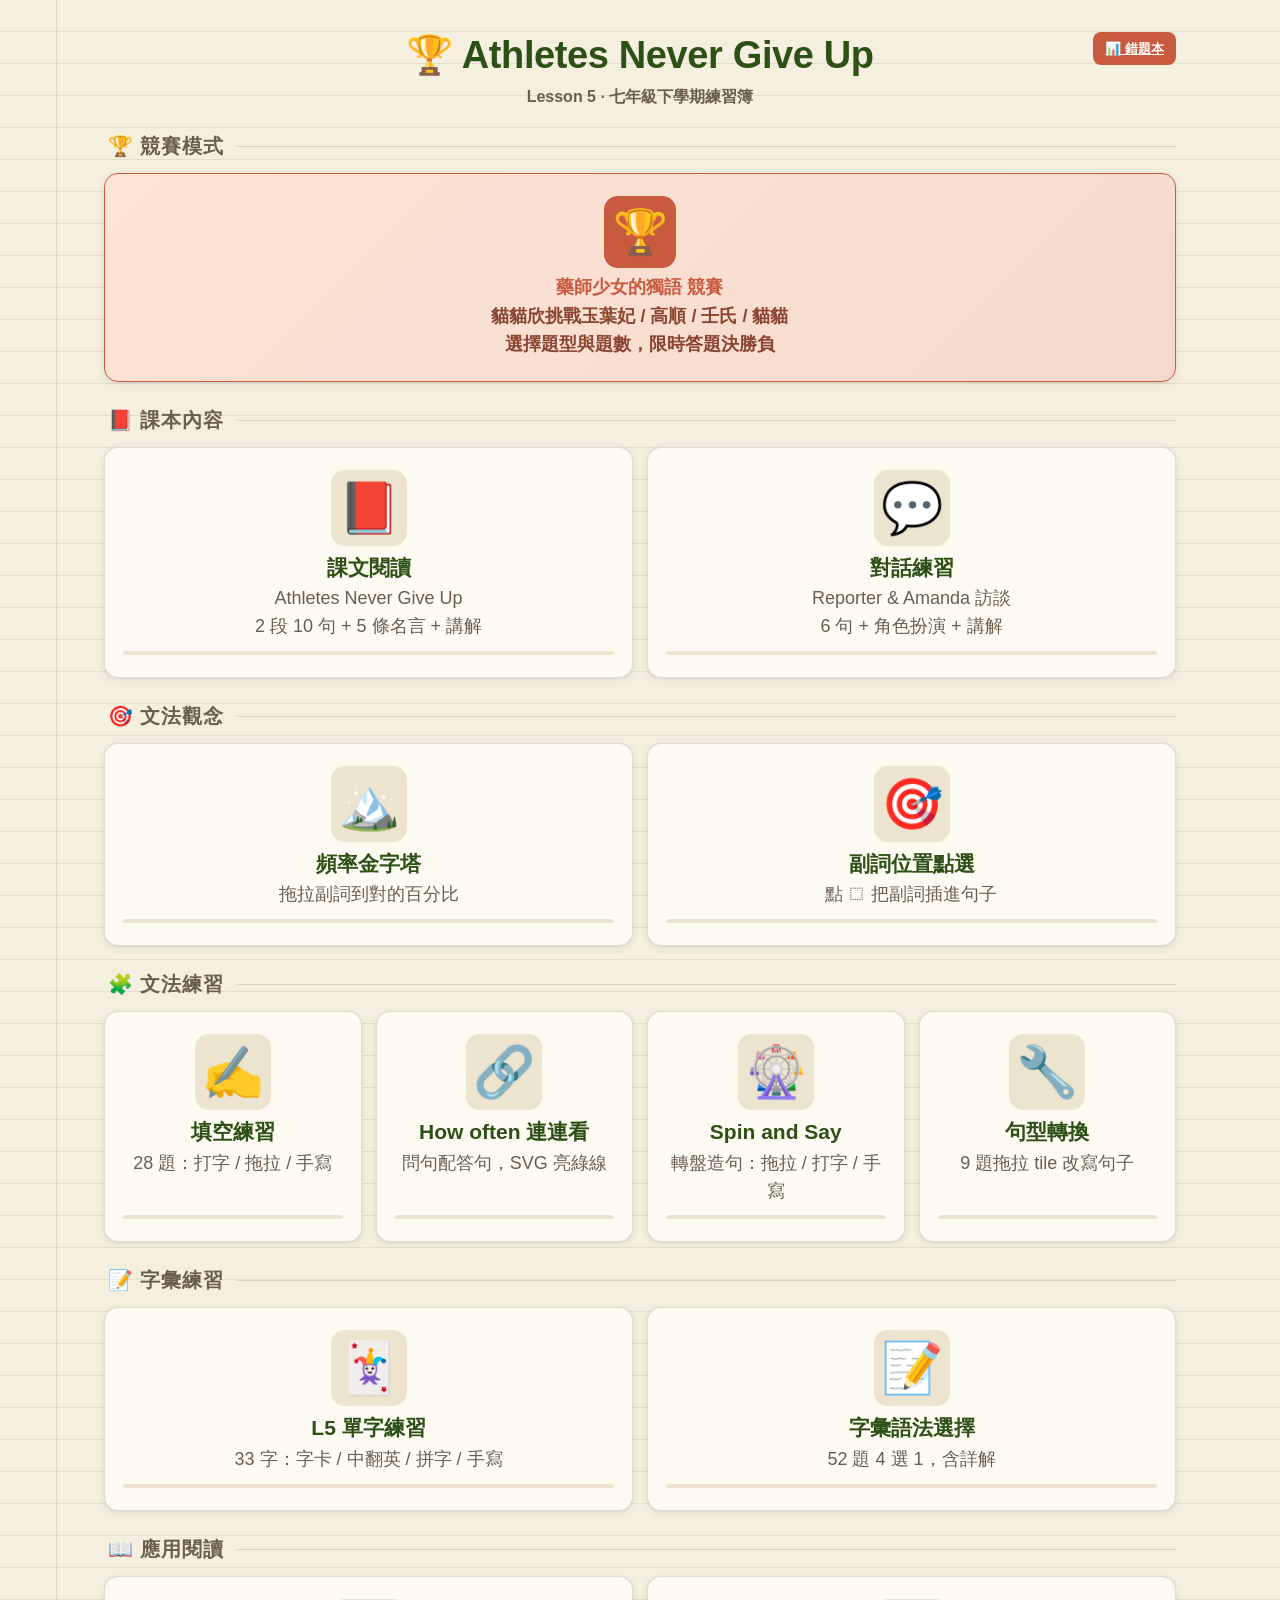
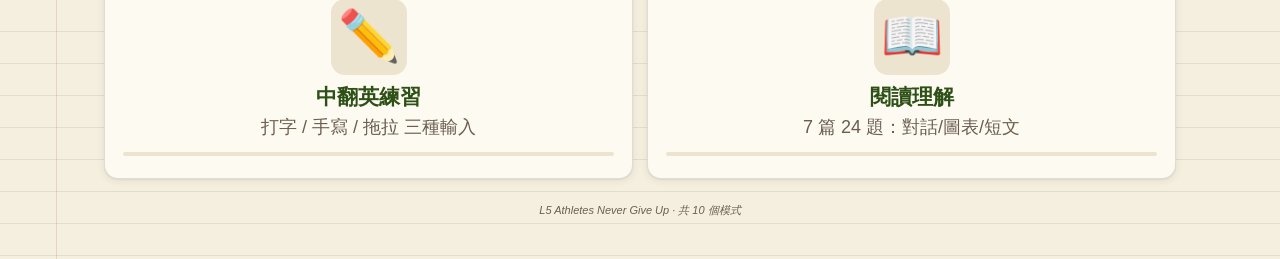
==== commit 8837f6d9: "Add passage & dialogue modes with annotations + vocab cards in order" ====
--- a/index.html
+++ b/index.html
@@ -23,6 +23,25 @@
         <div class="emoji">🏆</div>
         <div class="name">藥師少女的獨語 競賽</div>
         <div class="desc">貓貓欣挑戰玉葉妃 / 高順 / 壬氏 / 貓貓<br>選擇題型與題數，限時答題決勝負</div>
+      </a>
+    </nav>
+  </section>
+
+  <!-- 區塊：課本內容（課文 + 對話） -->
+  <section class="mode-section">
+    <h2 class="section-title">📕 課本內容</h2>
+    <nav class="mode-grid">
+      <a class="mode-card-compact" href="grammar.html?mode=passage">
+        <div class="emoji">📕</div>
+        <div class="name">課文閱讀</div>
+        <div class="desc">Athletes Never Give Up<br>2 段 10 句 + 5 條名言 + 講解</div>
+        <div class="progress-bar"><div class="progress-fill" data-mode="passage"></div></div>
+      </a>
+      <a class="mode-card-compact" href="grammar.html?mode=dialogue">
+        <div class="emoji">💬</div>
+        <div class="name">對話練習</div>
+        <div class="desc">Reporter & Amanda 訪談<br>6 句 + 角色扮演 + 講解</div>
+        <div class="progress-bar"><div class="progress-fill" data-mode="dialogue"></div></div>
       </a>
     </nav>
   </section>
--- a/css/style.css
+++ b/css/style.css
@@ -1249,6 +1249,383 @@
   color: var(--green);
 }
 
+/* ====== 課文閱讀 / 對話練習 共用樣式 ====== */
+.passage-toolbar {
+  display: flex;
+  flex-wrap: wrap;
+  gap: 8px;
+  justify-content: center;
+  margin-bottom: 18px;
+  padding: 10px;
+  background: var(--paper-2);
+  border: 1.5px solid var(--line);
+  border-radius: 10px;
+}
+
+.passage-para-group {
+  background: var(--paper-3);
+  border: 1.5px solid var(--line);
+  border-radius: 12px;
+  padding: 16px;
+  margin-bottom: 14px;
+  box-shadow: var(--shadow);
+}
+.para-label {
+  display: inline-block;
+  font-size: 12px;
+  font-weight: 700;
+  letter-spacing: 0.06em;
+  color: var(--orange);
+  background: var(--orange-pale);
+  padding: 3px 10px;
+  border-radius: 12px;
+  margin-bottom: 10px;
+}
+
+.passage-sentence {
+  display: flex;
+  gap: 10px;
+  padding: 12px 4px;
+  border-bottom: 1px dashed var(--line);
+  align-items: flex-start;
+}
+.passage-sentence:last-child { border-bottom: none; }
+.sentence-speaker {
+  flex-shrink: 0;
+  margin-top: 2px;
+}
+.sentence-content { flex: 1; min-width: 0; }
+.sentence-en {
+  font-family: "Microsoft JhengHei", "微軟正黑體", "Segoe UI", Arial, sans-serif;
+  font-weight: 600;
+  font-size: 17px;
+  color: var(--ink);
+  line-height: 1.7;
+}
+.sentence-zh {
+  font-size: 14px;
+  color: var(--ink-soft);
+  margin-top: 4px;
+  line-height: 1.6;
+  display: none;
+}
+.reading-stage.show-zh .sentence-zh { display: block; }
+
+/* 講解區塊 */
+.ann-toggle {
+  display: inline-block;
+  margin-top: 8px;
+  padding: 6px 12px;
+  background: var(--paper-2);
+  border: 1.5px solid var(--line);
+  border-radius: 8px;
+  font-family: inherit;
+  font-size: 13px;
+  color: var(--green);
+  cursor: pointer;
+  transition: all 0.15s;
+}
+.ann-toggle:hover { background: var(--green-pale); border-color: var(--green); }
+.ann-box {
+  display: none;
+  margin-top: 10px;
+  background: var(--paper);
+  border: 1.5px solid var(--line);
+  border-radius: 10px;
+  padding: 12px 14px;
+}
+.ann-box.open { display: block; }
+.reading-stage.show-ann .ann-box {
+  display: block;
+}
+.reading-stage.show-ann .ann-toggle { display: none; }
+
+.ann-section { margin-bottom: 10px; }
+.ann-section:last-child { margin-bottom: 0; }
+.ann-section-title {
+  font-size: 13px;
+  font-weight: 700;
+  letter-spacing: 0.04em;
+  margin-bottom: 6px;
+}
+.ann-section.ann-vocab .ann-section-title { color: var(--green); }
+.ann-section.ann-idiom .ann-section-title { color: var(--orange); }
+.ann-section.ann-grammar .ann-section-title { color: #5a4070; }
+.ann-section ul {
+  list-style: none;
+  margin: 0;
+  padding: 0;
+  display: flex;
+  flex-direction: column;
+  gap: 6px;
+}
+.ann-section li {
+  font-size: 13.5px;
+  line-height: 1.55;
+  padding: 6px 10px;
+  border-radius: 6px;
+}
+.ann-section.ann-vocab li {
+  background: var(--green-pale);
+  border-left: 3px solid var(--green);
+}
+.ann-section.ann-idiom li {
+  background: var(--orange-pale);
+  border-left: 3px solid var(--orange);
+}
+.ann-section.ann-grammar li {
+  background: #ece4f4;
+  border-left: 3px solid #7a5ca0;
+}
+.ann-num {
+  display: inline-block;
+  min-width: 30px;
+  margin-right: 6px;
+  padding: 1px 6px;
+  background: white;
+  border: 1px solid var(--line);
+  border-radius: 8px;
+  font-family: Consolas, "Courier New", monospace;
+  font-size: 11px;
+  font-weight: 700;
+  color: var(--orange);
+  text-align: center;
+}
+.ann-section em {
+  font-style: italic;
+  color: var(--ink-soft);
+  font-size: 12px;
+  margin: 0 4px;
+}
+.ann-grammar .g-point {
+  font-weight: 700;
+  color: #5a4070;
+  margin-bottom: 2px;
+}
+.ann-grammar .g-explain {
+  font-size: 13px;
+  color: var(--ink);
+}
+
+/* Post-reading 名言區 */
+.passage-quotes {
+  margin-top: 20px;
+  padding: 16px;
+  background: linear-gradient(135deg, #fff8e0 0%, #fcefc0 100%);
+  border: 2px solid var(--gold);
+  border-radius: 14px;
+}
+.quote-title {
+  font-size: 16px;
+  font-weight: 700;
+  color: #8a6912;
+  margin-bottom: 10px;
+}
+.quote-card {
+  display: flex;
+  gap: 10px;
+  padding: 10px 4px;
+  border-bottom: 1px dashed rgba(138, 105, 18, 0.2);
+  align-items: flex-start;
+}
+.quote-card:last-child { border-bottom: none; }
+.quote-content { flex: 1; }
+.quote-en {
+  font-family: "Microsoft JhengHei", "微軟正黑體", "Segoe UI", Arial, sans-serif;
+  font-weight: 600;
+  font-size: 15px;
+  color: #5a4810;
+  line-height: 1.5;
+}
+.quote-zh {
+  font-size: 13px;
+  color: #8a6912;
+  margin-top: 3px;
+}
+
+/* 對話 dialogue */
+.dialogue-setting {
+  background: var(--paper-2);
+  border: 1.5px dashed var(--line-strong);
+  border-radius: 12px;
+  padding: 14px 16px;
+  margin-bottom: 18px;
+}
+.setting-label {
+  display: inline-block;
+  font-size: 12px;
+  font-weight: 700;
+  letter-spacing: 0.06em;
+  color: var(--ink-soft);
+  margin-bottom: 6px;
+}
+.setting-en {
+  font-style: italic;
+  font-weight: 500;
+  font-size: 15px;
+  color: var(--ink);
+  line-height: 1.65;
+}
+.setting-zh {
+  font-size: 13px;
+  color: var(--ink-soft);
+  margin-top: 6px;
+  display: none;
+}
+.reading-stage.show-zh .setting-zh { display: block; }
+
+.roleplay-bar {
+  display: flex;
+  flex-wrap: wrap;
+  gap: 6px;
+  align-items: center;
+  margin-bottom: 14px;
+  padding: 10px;
+  background: var(--paper-2);
+  border-radius: 10px;
+}
+.rp-label {
+  font-size: 13px;
+  font-weight: 700;
+  color: var(--ink-soft);
+}
+.rp-btn {
+  padding: 6px 12px;
+  background: var(--paper);
+  border: 1.5px solid var(--line);
+  border-radius: 14px;
+  font-family: inherit;
+  font-size: 13px;
+  cursor: pointer;
+  transition: all 0.15s;
+}
+.rp-btn:hover { border-color: var(--green); }
+.rp-btn.active {
+  background: var(--orange);
+  color: white;
+  border-color: var(--orange);
+}
+.rp-btn.rp-clear { color: var(--red); }
+
+.dialogue-body {
+  display: flex;
+  flex-direction: column;
+  gap: 12px;
+}
+.dialogue-line {
+  display: flex;
+  gap: 12px;
+  padding: 12px;
+  background: var(--paper-3);
+  border: 1.5px solid var(--line);
+  border-radius: 12px;
+}
+.dialogue-line.speaker-orange { border-left: 5px solid var(--orange); background: #fff7f1; }
+.dialogue-line.speaker-green  { border-left: 5px solid var(--green);  background: #f1f7ec; }
+.line-speaker {
+  flex-shrink: 0;
+  display: flex;
+  flex-direction: column;
+  align-items: center;
+  gap: 4px;
+  min-width: 64px;
+}
+.line-emoji { font-size: 28px; }
+.line-name {
+  font-size: 12px;
+  font-weight: 700;
+  color: var(--ink);
+}
+.line-content { flex: 1; min-width: 0; }
+.line-en {
+  font-family: "Microsoft JhengHei", "微軟正黑體", "Segoe UI", Arial, sans-serif;
+  font-weight: 600;
+  font-size: 16px;
+  color: var(--ink);
+  line-height: 1.6;
+}
+.line-zh {
+  font-size: 13px;
+  color: var(--ink-soft);
+  margin-top: 4px;
+  display: none;
+}
+.reading-stage.show-zh .line-zh { display: block; }
+.line-speaker-btn { margin-top: 6px; }
+
+.rp-hide {
+  background: linear-gradient(135deg, var(--paper-2) 0%, var(--paper) 100%) !important;
+}
+.rp-hidden { display: none !important; }
+.rp-prompt {
+  font-size: 14px;
+  color: var(--ink-soft);
+  font-style: italic;
+  padding: 8px;
+  background: white;
+  border: 1.5px dashed var(--orange);
+  border-radius: 8px;
+  display: flex;
+  flex-wrap: wrap;
+  align-items: center;
+  gap: 8px;
+}
+.rp-reveal {
+  padding: 4px 10px;
+  font-size: 12px;
+  flex-shrink: 0;
+}
+
+/* 對話理解題 */
+.dialogue-comp {
+  margin-top: 20px;
+  padding: 16px;
+  background: var(--paper-3);
+  border: 1.5px solid var(--line);
+  border-radius: 12px;
+}
+.comp-title {
+  font-size: 15px;
+  font-weight: 700;
+  color: var(--green);
+  margin-bottom: 12px;
+}
+.comp-question {
+  padding: 12px;
+  margin-bottom: 10px;
+  background: var(--paper);
+  border: 1px solid var(--line);
+  border-radius: 8px;
+}
+.comp-question:last-child { margin-bottom: 0; }
+.comp-prompt {
+  font-weight: 600;
+  font-size: 14px;
+  margin-bottom: 2px;
+}
+.comp-prompt-zh {
+  font-size: 12px;
+  color: var(--ink-soft);
+  margin-bottom: 8px;
+}
+.comp-choices {
+  display: grid;
+  gap: 6px;
+}
+.comp-choice {
+  font-size: 13px;
+  padding: 8px 10px;
+}
+.comp-explain {
+  margin-top: 8px;
+  padding: 8px 10px;
+  background: var(--green-pale);
+  border-left: 3px solid var(--green);
+  border-radius: 4px;
+  font-size: 13px;
+  color: var(--green);
+}
+
 /* ====== 競賽模式 competition.html ====== */
 .opp-grid {
   display: grid;
